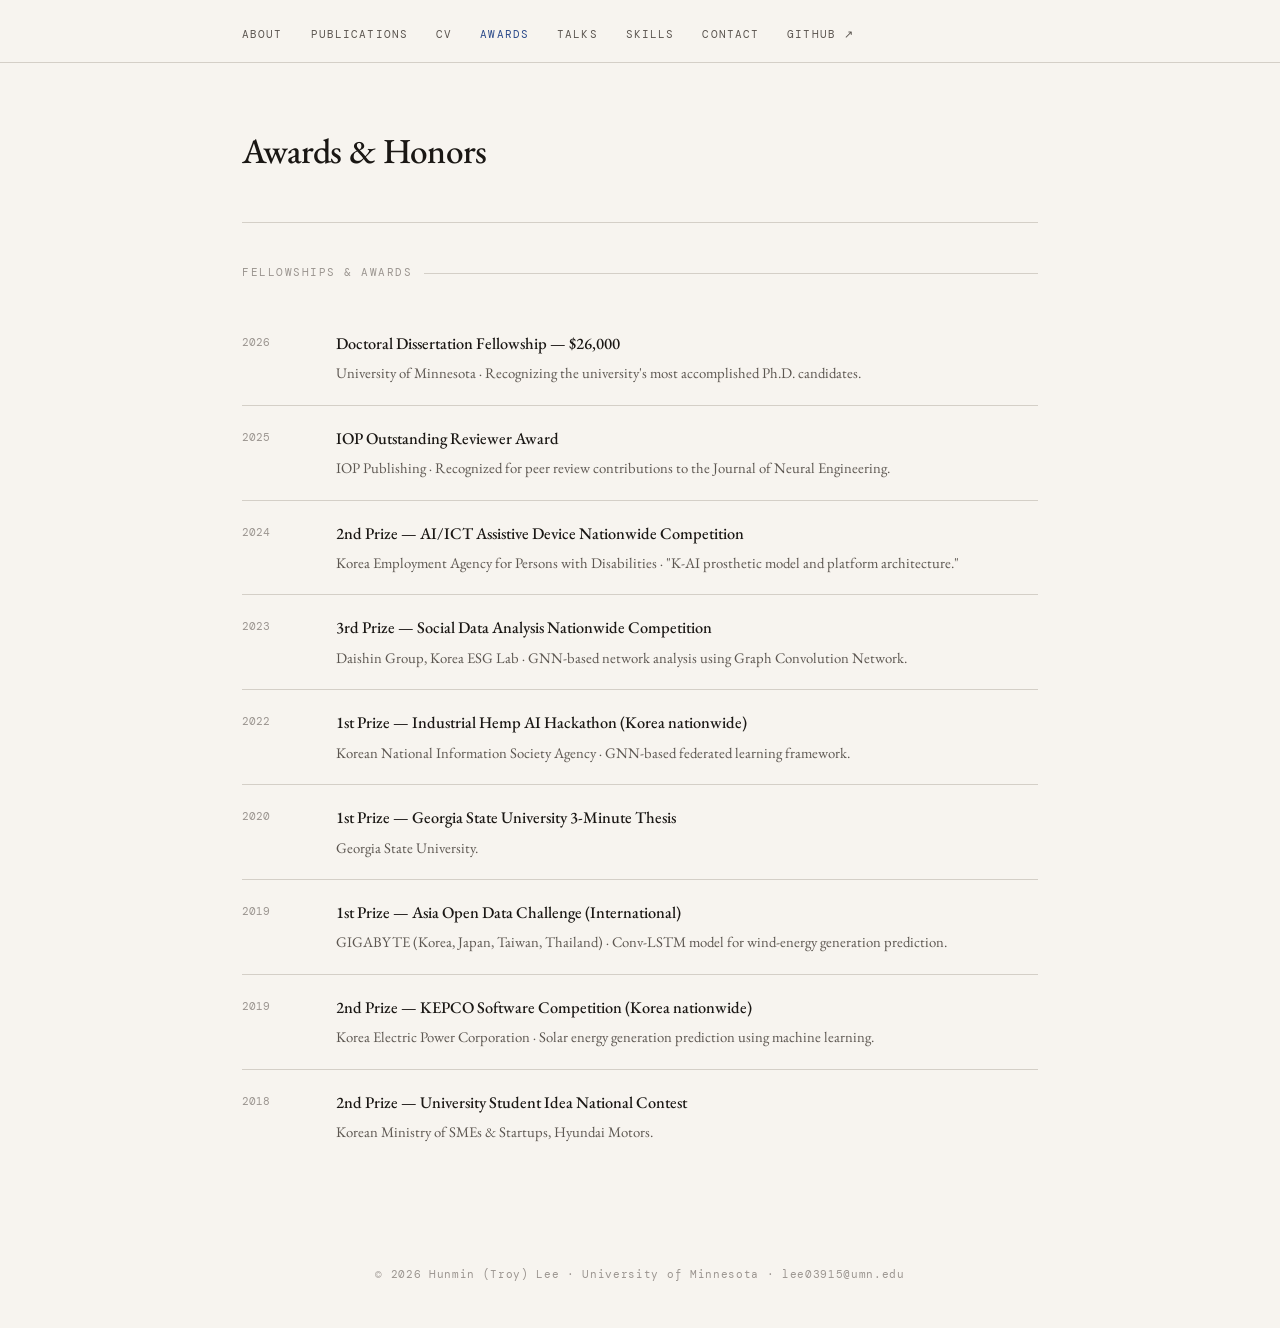
==== awards.html @ b0c11941 "Add files via upload" ====
<!DOCTYPE html>
<html lang="en">
<head>
  <meta charset="UTF-8"/>
  <meta name="viewport" content="width=device-width, initial-scale=1.0"/>
  <title>Awards — Hunmin (Troy) Lee</title>
  <script async src="https://www.googletagmanager.com/gtag/js?id=G-WH4XTVH4Y7"></script>
  <script>window.dataLayer=window.dataLayer||[];function gtag(){dataLayer.push(arguments);}gtag('js',new Date());gtag('config','G-WH4XTVH4Y7');</script>
  <link rel="preconnect" href="https://fonts.googleapis.com">
  <link href="https://fonts.googleapis.com/css2?family=EB+Garamond:ital,wght@0,400;0,500;0,600;1,400&family=DM+Mono:wght@300;400;500&display=swap" rel="stylesheet">
  <link rel="stylesheet" href="style.css">
</head>
<body>

<nav>
  <div class="page-wrap">
    <ul>
      <li><a href="index.html">About</a></li>
      <li><a href="publications.html">Publications</a></li>
      <li><a href="cv.html">CV</a></li>
      <li><a href="awards.html" class="active">Awards</a></li>
      <li><a href="talks.html">Talks</a></li>
      <li><a href="skills.html">Skills</a></li>
      <li><a href="contact.html">Contact</a></li>
      <li><a href="https://github.com/Hunminlee" target="_blank">GitHub ↗</a></li>
    </ul>
  </div>
</nav>

<div class="page-wrap">
  <div class="page-title"><h1>Awards &amp; Honors</h1></div>

  <section style="animation-delay:.1s;padding-top:40px;">
    <div class="section-label">Fellowships &amp; Awards</div>
    <div>
      <div class="award-item">
        <div class="award-year">2026</div>
        <div class="award-content">
          <h4>Doctoral Dissertation Fellowship — $26,000</h4>
          <p>University of Minnesota · Recognizing the university's most accomplished Ph.D. candidates.</p>
        </div>
      </div>
      <div class="award-item">
        <div class="award-year">2025</div>
        <div class="award-content">
          <h4>IOP Outstanding Reviewer Award</h4>
          <p>IOP Publishing · Recognized for peer review contributions to the Journal of Neural Engineering.</p>
        </div>
      </div>
      <div class="award-item">
        <div class="award-year">2024</div>
        <div class="award-content">
          <h4>2nd Prize — AI/ICT Assistive Device Nationwide Competition</h4>
          <p>Korea Employment Agency for Persons with Disabilities · "K-AI prosthetic model and platform architecture."</p>
        </div>
      </div>
      <div class="award-item">
        <div class="award-year">2023</div>
        <div class="award-content">
          <h4>3rd Prize — Social Data Analysis Nationwide Competition</h4>
          <p>Daishin Group, Korea ESG Lab · GNN-based network analysis using Graph Convolution Network.</p>
        </div>
      </div>
      <div class="award-item">
        <div class="award-year">2022</div>
        <div class="award-content">
          <h4>1st Prize — Industrial Hemp AI Hackathon (Korea nationwide)</h4>
          <p>Korean National Information Society Agency · GNN-based federated learning framework.</p>
        </div>
      </div>
      <div class="award-item">
        <div class="award-year">2020</div>
        <div class="award-content">
          <h4>1st Prize — Georgia State University 3-Minute Thesis</h4>
          <p>Georgia State University.</p>
        </div>
      </div>
      <div class="award-item">
        <div class="award-year">2019</div>
        <div class="award-content">
          <h4>1st Prize — Asia Open Data Challenge (International)</h4>
          <p>GIGABYTE (Korea, Japan, Taiwan, Thailand) · Conv-LSTM model for wind-energy generation prediction.</p>
        </div>
      </div>
      <div class="award-item">
        <div class="award-year">2019</div>
        <div class="award-content">
          <h4>2nd Prize — KEPCO Software Competition (Korea nationwide)</h4>
          <p>Korea Electric Power Corporation · Solar energy generation prediction using machine learning.</p>
        </div>
      </div>
      <div class="award-item">
        <div class="award-year">2018</div>
        <div class="award-content">
          <h4>2nd Prize — University Student Idea National Contest</h4>
          <p>Korean Ministry of SMEs &amp; Startups, Hyundai Motors.</p>
        </div>
      </div>
    </div>
  </section>

  <footer>
    <p>© 2026 Hunmin (Troy) Lee · University of Minnesota · <a href="mailto:lee03915@umn.edu">lee03915@umn.edu</a></p>
  </footer>
</div>
<script>
  const sections = document.querySelectorAll('section');
  const obs = new IntersectionObserver(entries => {
    entries.forEach(e => { if (e.isIntersecting) e.target.classList.add('visible'); });
  }, { threshold: 0.05 });
  sections.forEach(s => obs.observe(s));
</script>
</body>
</html>
---- style.css ----
:root {
  --bg: #F7F4EF;
  --surface: #EFECE5;
  --ink: #1A1714;
  --ink-muted: #5C5650;
  --ink-faint: #9B9590;
  --accent: #2B4A8A;
  --accent-light: #E8EDF7;
  --rule: #D4CFC7;
  --serif: 'EB Garamond', Georgia, serif;
  --mono: 'DM Mono', monospace;
}
*, *::before, *::after { box-sizing: border-box; margin: 0; padding: 0; }
html { scroll-behavior: smooth; }
body {
  background: var(--bg);
  color: var(--ink);
  font-family: var(--serif);
  font-size: 20px;
  line-height: 1.8;
  -webkit-font-smoothing: antialiased;
}
a { color: var(--accent); text-decoration: none; }
a:hover { text-decoration: underline; }
strong { font-weight: 600; }

.page-wrap { max-width: 860px; margin: 0 auto; padding: 0 32px; }

/* NAV */
nav {
  position: sticky; top: 0; z-index: 100;
  background: rgba(247,244,239,0.93);
  backdrop-filter: blur(8px);
  border-bottom: 1px solid var(--rule);
  padding: 13px 0;
  animation: fadeDown .5s ease forwards;
}
nav ul { display: flex; gap: 28px; list-style: none; flex-wrap: wrap; align-items: center; }
nav a {
  font-family: var(--mono); font-size: 0.7rem;
  letter-spacing: 0.1em; text-transform: uppercase;
  color: var(--ink-muted); text-decoration: none; transition: color .2s;
}
nav a:hover, nav a.active { color: var(--accent); }

/* HEADER */
header {
  padding: 64px 0 52px;
  border-bottom: 1px solid var(--rule);
  animation: fadeUp .8s ease forwards;
}
.header-inner { display: flex; align-items: flex-start; gap: 40px; }
.avatar-wrap { flex-shrink: 0; }
.avatar {
  width: 110px; height: 110px; border-radius: 50%;
  border: 2px solid var(--rule);
  object-fit: cover; filter: grayscale(15%);
  display: block;
}
.header-text h1 {
  font-size: 2.5rem; font-weight: 500;
  letter-spacing: -0.02em; line-height: 1.15;
}
.header-text .role {
  font-family: var(--mono); font-size: 0.74rem;
  color: var(--accent); letter-spacing: 0.08em;
  text-transform: uppercase; margin-top: 6px;
}
.header-text .bio {
  margin-top: 12px; font-size: 1.05rem;
  color: var(--ink-muted); max-width: 520px; font-style: italic;
}
.contact-links { display: flex; flex-wrap: wrap; gap: 5px 18px; margin-top: 16px; }
.contact-links a {
  font-family: var(--mono); font-size: 0.72rem;
  color: var(--ink-muted); text-decoration: none;
  letter-spacing: 0.04em; transition: color .2s;
}
.contact-links a::before { content: '↗ '; }
.contact-links a:hover { color: var(--accent); }

/* PAGE TITLE (for inner pages) */
.page-title {
  padding: 56px 0 40px;
  border-bottom: 1px solid var(--rule);
  animation: fadeUp .7s ease forwards;
}
.page-title h1 {
  font-size: 2.2rem; font-weight: 500;
  letter-spacing: -0.02em;
}
.page-title p {
  font-size: 1rem; color: var(--ink-muted);
  font-style: italic; margin-top: 8px;
}

/* SECTIONS */
section {
  padding: 56px 0; border-bottom: 1px solid var(--rule);
  opacity: 0; animation: fadeUp .7s ease forwards;
  animation-play-state: paused;
}
section.visible { animation-play-state: running; }
section:last-of-type { border-bottom: none; }

.section-label {
  font-family: var(--mono); font-size: 0.68rem;
  letter-spacing: 0.14em; text-transform: uppercase;
  color: var(--ink-faint); margin-bottom: 28px;
  display: flex; align-items: center; gap: 12px;
}
.section-label::after { content: ''; flex: 1; height: 1px; background: var(--rule); }

/* ABOUT */
.about-text p { color: var(--ink-muted); margin-bottom: 14px; font-size: 1.05rem; }
.about-text a { color: var(--accent); }
.keywords { display: flex; flex-wrap: wrap; gap: 8px; margin-top: 26px; }
.keyword {
  font-family: var(--mono); font-size: 0.68rem;
  padding: 4px 11px; background: var(--accent-light);
  color: var(--accent); border-radius: 2px; letter-spacing: 0.05em;
}

/* NEWS */
.news-list { display: flex; flex-direction: column; gap: 0; }
.news-item {
  display: grid; grid-template-columns: 100px 1fr;
  gap: 0 20px; padding: 14px 0;
  border-top: 1px solid var(--rule); font-size: 0.97rem;
}
.news-item:first-child { border-top: none; }
.news-date { font-family: var(--mono); font-size: 0.72rem; color: var(--ink-faint); padding-top: 3px; }
.news-text { color: var(--ink-muted); }
.news-text strong { color: var(--ink); }

/* PUBLICATIONS */
.pub-year {
  font-family: var(--mono); font-size: 0.68rem;
  color: var(--ink-faint); letter-spacing: 0.1em;
  text-transform: uppercase; margin: 28px 0 10px;
}
.pub-item {
  padding: 16px 0 16px 20px;
  border-left: 2px solid var(--rule);
  margin-bottom: 10px; transition: border-color .2s;
}
.pub-item:hover { border-left-color: var(--accent); }
.pub-item .pub-title {
  font-size: 1rem; font-weight: 500; line-height: 1.45; margin-bottom: 4px;
}
.pub-item .pub-title a {
  color: var(--ink); border-bottom: 1px solid var(--rule);
  transition: border-color .2s; text-decoration: none;
}
.pub-item .pub-title a:hover { border-color: var(--accent); color: var(--accent); }
.pub-item .pub-authors { font-size: 0.92rem; color: var(--ink-muted); margin-bottom: 3px; }
.pub-item .pub-authors strong { color: var(--ink); font-weight: 600; }
.pub-item .pub-venue { font-size: 0.88rem; color: var(--ink-faint); font-style: italic; }
.pub-badge {
  display: inline-block; font-family: var(--mono);
  font-size: 0.6rem; padding: 2px 7px; border-radius: 2px;
  letter-spacing: 0.05em; margin-left: 7px; vertical-align: middle;
}
.badge-oral { background: #EEF4E8; color: #3B6D11; }
.badge-review { background: #FDF3E3; color: #854F0B; }
.badge-accepted { background: var(--accent-light); color: var(--accent); }

/* CV rows */
.cv-list { display: flex; flex-direction: column; }
.cv-item {
  display: grid; grid-template-columns: 170px 1fr;
  gap: 0 28px; padding: 22px 0; border-top: 1px solid var(--rule);
}
.cv-item:first-child { border-top: none; }
.cv-period {
  font-family: var(--mono); font-size: 0.7rem;
  color: var(--ink-faint); padding-top: 3px; line-height: 1.6;
}
.cv-content h3 { font-size: 1.05rem; font-weight: 500; margin-bottom: 2px; }
.cv-content .institution {
  font-family: var(--mono); font-size: 0.72rem;
  color: var(--accent); letter-spacing: 0.04em; margin-bottom: 5px;
}
.cv-content p { font-size: 0.95rem; color: var(--ink-muted); }
.cv-content ul { margin: 4px 0 0 16px; font-size: 0.95rem; color: var(--ink-muted); }
.cv-content ul li { margin-bottom: 2px; }

/* AWARDS */
.award-item {
  padding: 18px 0; border-top: 1px solid var(--rule);
  display: grid; grid-template-columns: 70px 1fr; gap: 0 24px;
}
.award-item:first-child { border-top: none; }
.award-year { font-family: var(--mono); font-size: 0.7rem; color: var(--ink-faint); padding-top: 3px; }
.award-content h4 { font-size: 1.02rem; font-weight: 500; margin-bottom: 2px; }
.award-content p { font-size: 0.92rem; color: var(--ink-muted); }

/* SKILLS */
.skills-grid { display: grid; grid-template-columns: repeat(auto-fill, minmax(190px, 1fr)); gap: 28px; }
.skill-group h4 {
  font-family: var(--mono); font-size: 0.68rem; letter-spacing: 0.1em;
  text-transform: uppercase; color: var(--accent); margin-bottom: 10px;
  padding-bottom: 7px; border-bottom: 1px solid var(--rule);
}
.skill-group ul { list-style: none; }
.skill-group li {
  font-size: 0.95rem; color: var(--ink-muted); padding: 3px 0;
  display: flex; align-items: center; gap: 8px;
}
.skill-group li::before { content: ''; width: 4px; height: 4px; background: var(--rule); border-radius: 50%; flex-shrink: 0; }

/* CONTACT */
.contact-grid { display: grid; grid-template-columns: 1fr 1fr; gap: 0; }
.contact-row {
  padding: 18px 0; border-top: 1px solid var(--rule);
  display: grid; grid-template-columns: 130px 1fr; gap: 0 20px; align-items: start;
}
.contact-row:first-child { border-top: none; }
.contact-label { font-family: var(--mono); font-size: 0.7rem; color: var(--ink-faint); letter-spacing: 0.06em; text-transform: uppercase; padding-top: 2px; }
.contact-value { font-size: 0.97rem; color: var(--ink-muted); }
.contact-value a { color: var(--accent); }

/* FOOTER */
footer { padding: 44px 0; text-align: center; }
footer p { font-family: var(--mono); font-size: 0.7rem; color: var(--ink-faint); letter-spacing: 0.06em; }
footer a { color: inherit; }

/* ANIMATIONS */
@keyframes fadeUp {
  from { opacity: 0; transform: translateY(18px); }
  to   { opacity: 1; transform: translateY(0); }
}
@keyframes fadeDown {
  from { opacity: 0; transform: translateY(-10px); }
  to   { opacity: 1; transform: translateY(0); }
}

/* RESPONSIVE */
@media (max-width: 640px) {
  .header-inner { flex-direction: column; gap: 20px; }
  .cv-item { grid-template-columns: 1fr; gap: 3px; }
  .award-item { grid-template-columns: 1fr; gap: 3px; }
  .news-item { grid-template-columns: 1fr; gap: 2px; }
  .cv-period, .award-year, .news-date { padding-top: 0; }
  .contact-grid { grid-template-columns: 1fr; }
}
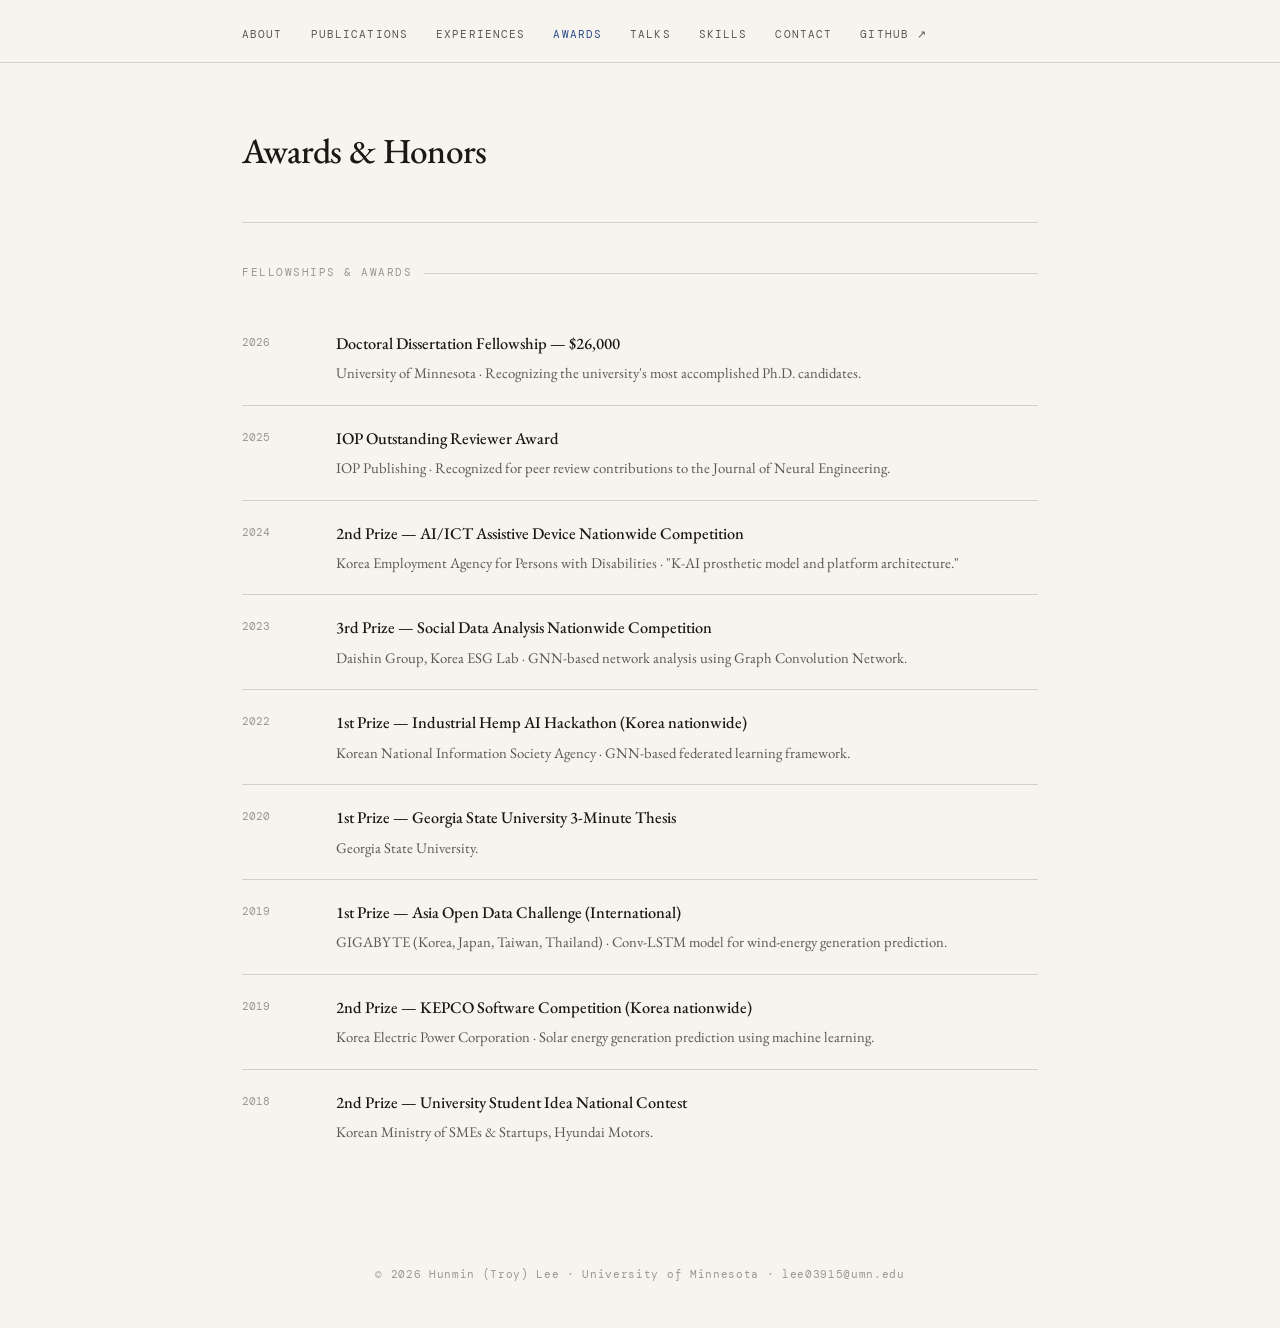
==== commit 89ed2c07: "Update awards.html" ====
--- a/awards.html
+++ b/awards.html
@@ -17,7 +17,7 @@
     <ul>
       <li><a href="index.html">About</a></li>
       <li><a href="publications.html">Publications</a></li>
-      <li><a href="cv.html">CV</a></li>
+      <li><a href="cv.html">Experiences</a></li>
       <li><a href="awards.html" class="active">Awards</a></li>
       <li><a href="talks.html">Talks</a></li>
       <li><a href="skills.html">Skills</a></li>
--- a/style.css
+++ b/style.css
@@ -244,3 +244,19 @@
   .cv-period, .award-year, .news-date { padding-top: 0; }
   .contact-grid { grid-template-columns: 1fr; }
 }
+
+/* AVATAR INFO (address below photo) */
+.avatar-info {
+  margin-top: 10px;
+  font-family: var(--mono);
+  font-size: 0.65rem;
+  color: var(--ink-faint);
+  line-height: 1.7;
+  text-align: center;
+}
+
+/* ABOUT section — no top border on first section */
+#about {
+  border-top: none;
+  padding-top: 44px;
+}
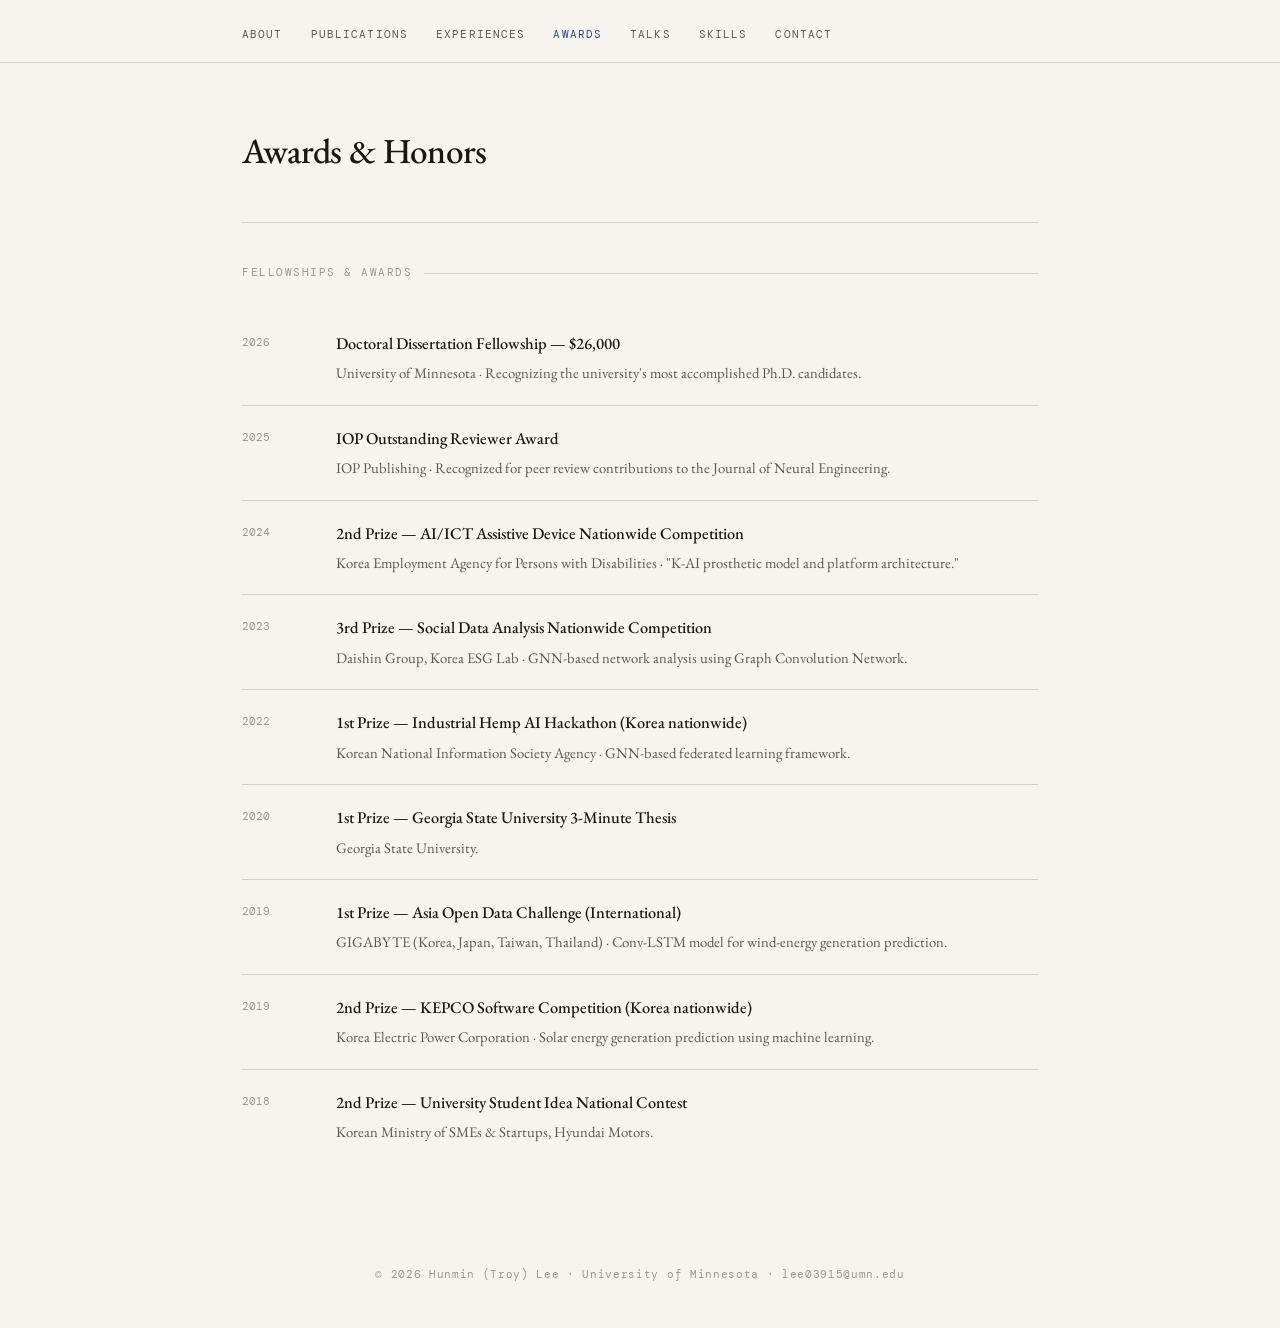
==== commit c9fedbb5: "Update awards.html" ====
--- a/awards.html
+++ b/awards.html
@@ -22,7 +22,7 @@
       <li><a href="talks.html">Talks</a></li>
       <li><a href="skills.html">Skills</a></li>
       <li><a href="contact.html">Contact</a></li>
-      <li><a href="https://github.com/Hunminlee" target="_blank">GitHub ↗</a></li>
+      <!-- <li><a href="https://github.com/Hunminlee" target="_blank">GitHub ↗</a></li> -->
     </ul>
   </div>
 </nav>
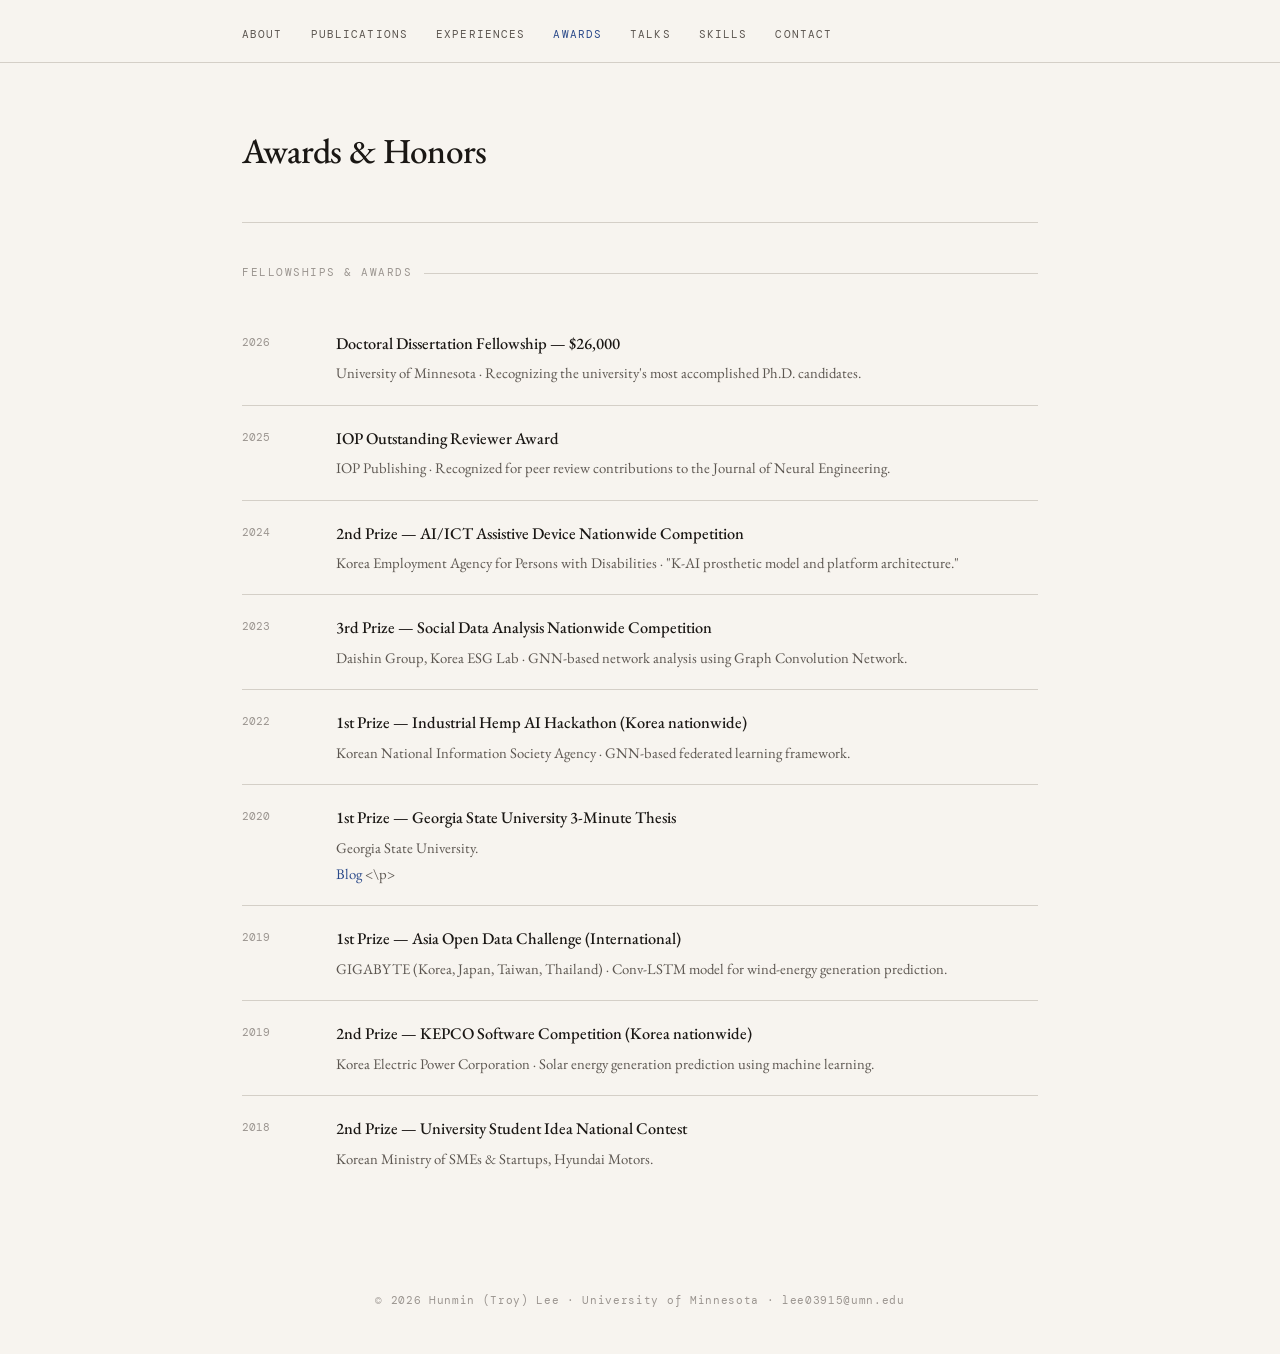
==== commit 365ce834: "Update awards.html" ====
--- a/awards.html
+++ b/awards.html
@@ -73,6 +73,7 @@
         <div class="award-content">
           <h4>1st Prize — Georgia State University 3-Minute Thesis</h4>
           <p>Georgia State University.</p>
+          <p> <a href="https://news.gsu.edu/2021/03/30/students-win-awards-for-research-communication-skills-through-three-minute-thesis-3mt-competition/#:~:text=Students%20Win%20Awards%20for%20Research,%2C%20University%20Research%20%2D%20Education%20&%20Leadership" target="_blank">Blog</a> <\p>
         </div>
       </div>
       <div class="award-item">
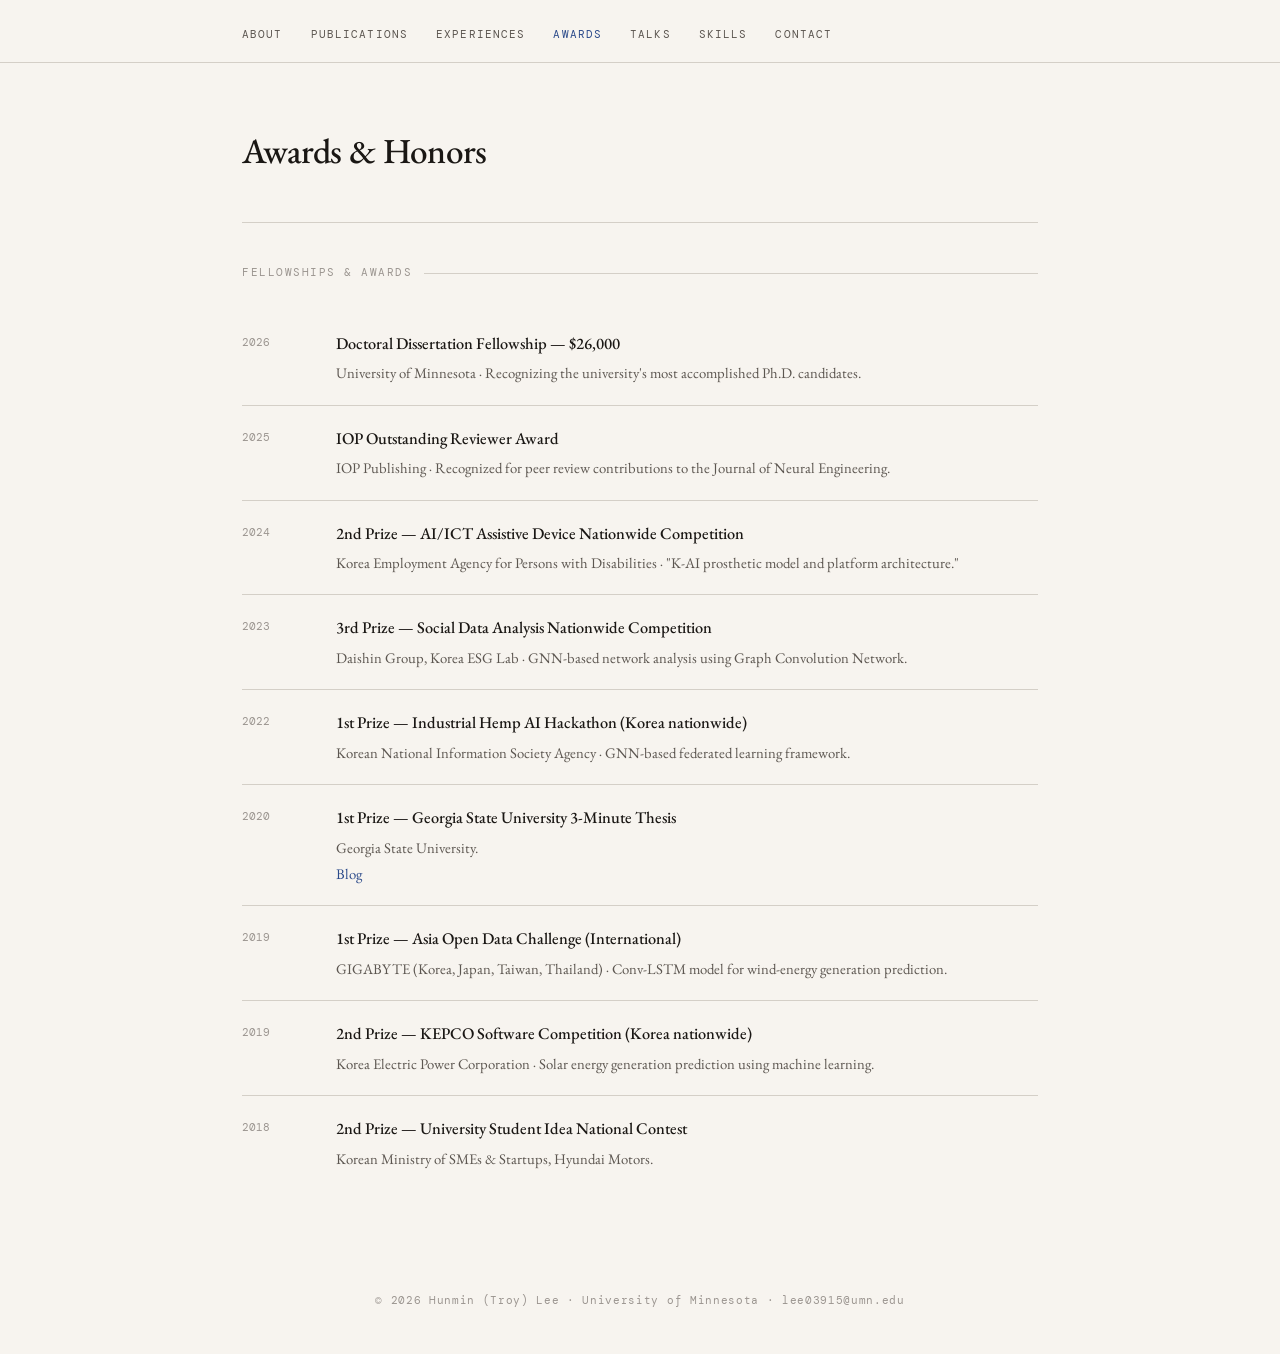
==== commit 006f6587: "Update awards.html" ====
--- a/awards.html
+++ b/awards.html
@@ -73,7 +73,7 @@
         <div class="award-content">
           <h4>1st Prize — Georgia State University 3-Minute Thesis</h4>
           <p>Georgia State University.</p>
-          <p> <a href="https://news.gsu.edu/2021/03/30/students-win-awards-for-research-communication-skills-through-three-minute-thesis-3mt-competition/#:~:text=Students%20Win%20Awards%20for%20Research,%2C%20University%20Research%20%2D%20Education%20&%20Leadership" target="_blank">Blog</a> <\p>
+          <p> <a href="https://news.gsu.edu/2021/03/30/students-win-awards-for-research-communication-skills-through-three-minute-thesis-3mt-competition/#:~:text=Students%20Win%20Awards%20for%20Research,%2C%20University%20Research%20%2D%20Education%20&%20Leadership" target="_blank">Blog</a></p>
         </div>
       </div>
       <div class="award-item">
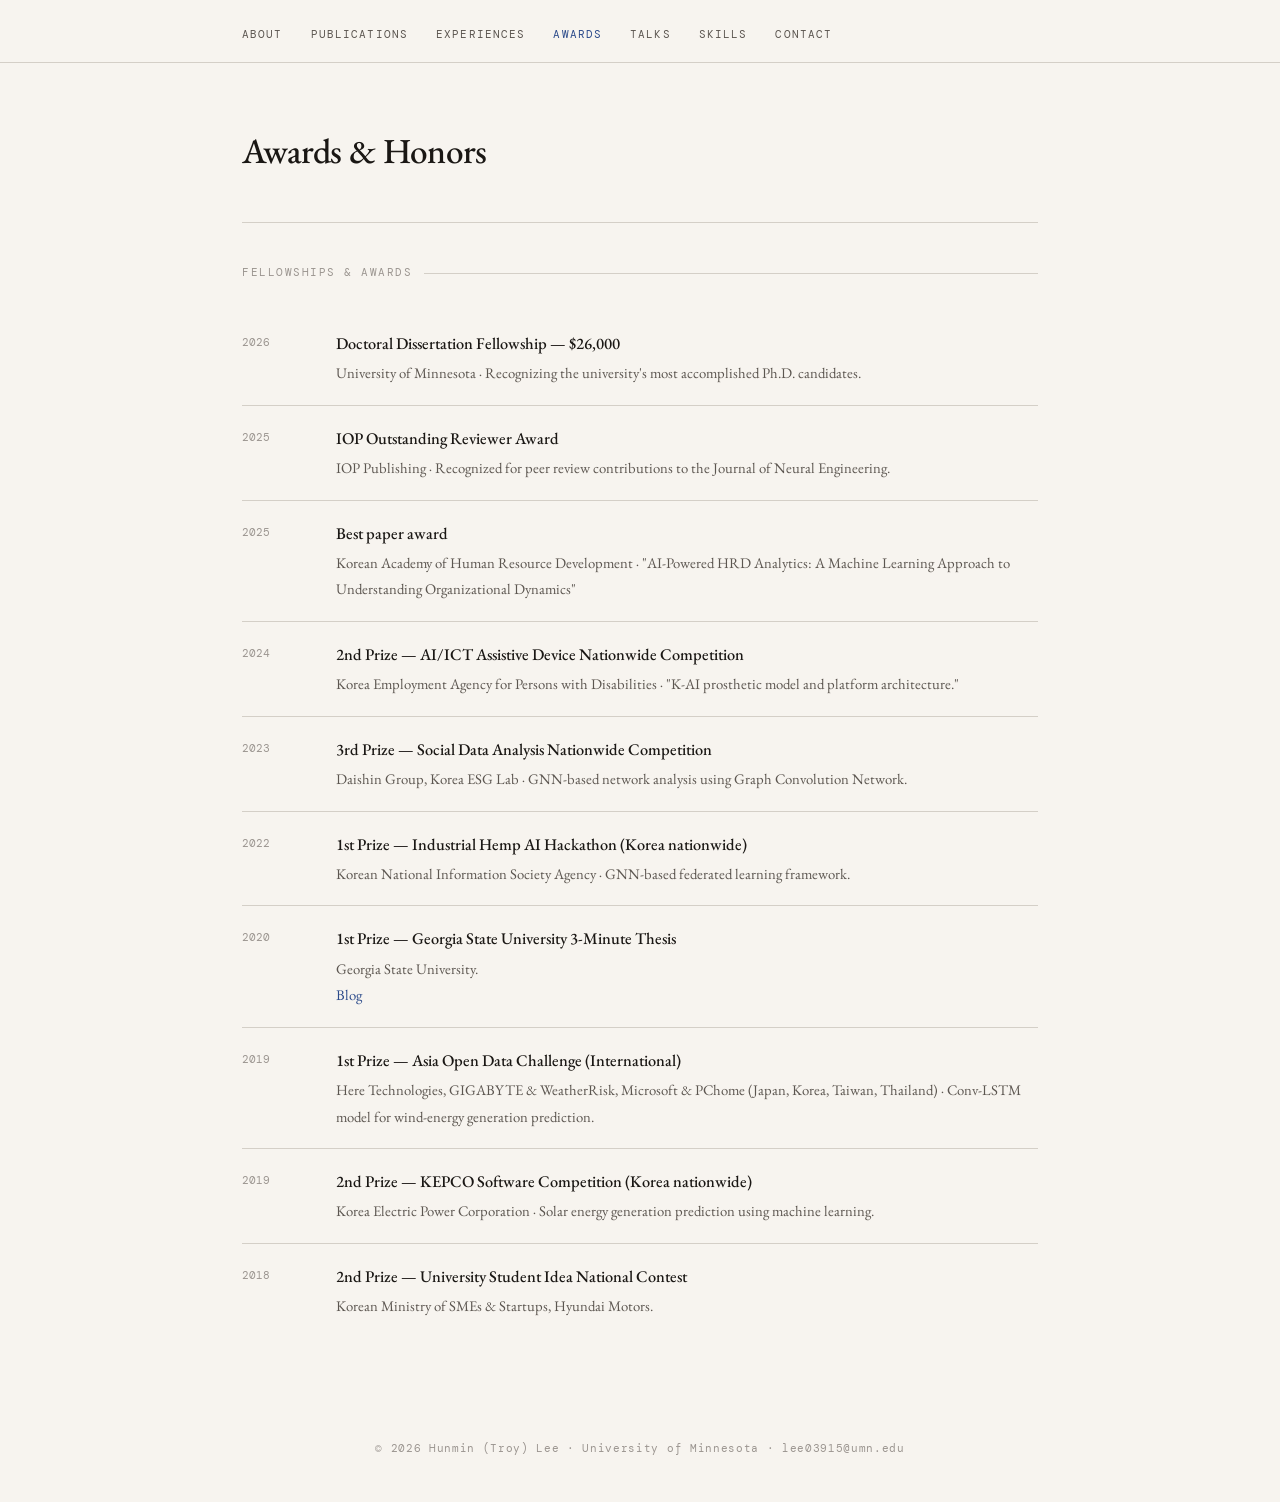
==== commit 66b5d9b1: "Update awards.html" ====
--- a/awards.html
+++ b/awards.html
@@ -48,6 +48,13 @@
         </div>
       </div>
       <div class="award-item">
+        <div class="award-year">2025</div>
+        <div class="award-content">
+          <h4>Best paper award</h4>
+          <p>Korean Academy of Human Resource Development · "AI-Powered HRD Analytics: A Machine Learning Approach to Understanding Organizational Dynamics"</p>
+        </div>
+      </div>
+      <div class="award-item">
         <div class="award-year">2024</div>
         <div class="award-content">
           <h4>2nd Prize — AI/ICT Assistive Device Nationwide Competition</h4>
@@ -80,7 +87,7 @@
         <div class="award-year">2019</div>
         <div class="award-content">
           <h4>1st Prize — Asia Open Data Challenge (International)</h4>
-          <p>GIGABYTE (Korea, Japan, Taiwan, Thailand) · Conv-LSTM model for wind-energy generation prediction.</p>
+          <p>Here Technologies, GIGABYTE & WeatherRisk, Microsoft & PChome (Japan, Korea, Taiwan, Thailand) · Conv-LSTM model for wind-energy generation prediction.</p>
         </div>
       </div>
       <div class="award-item">
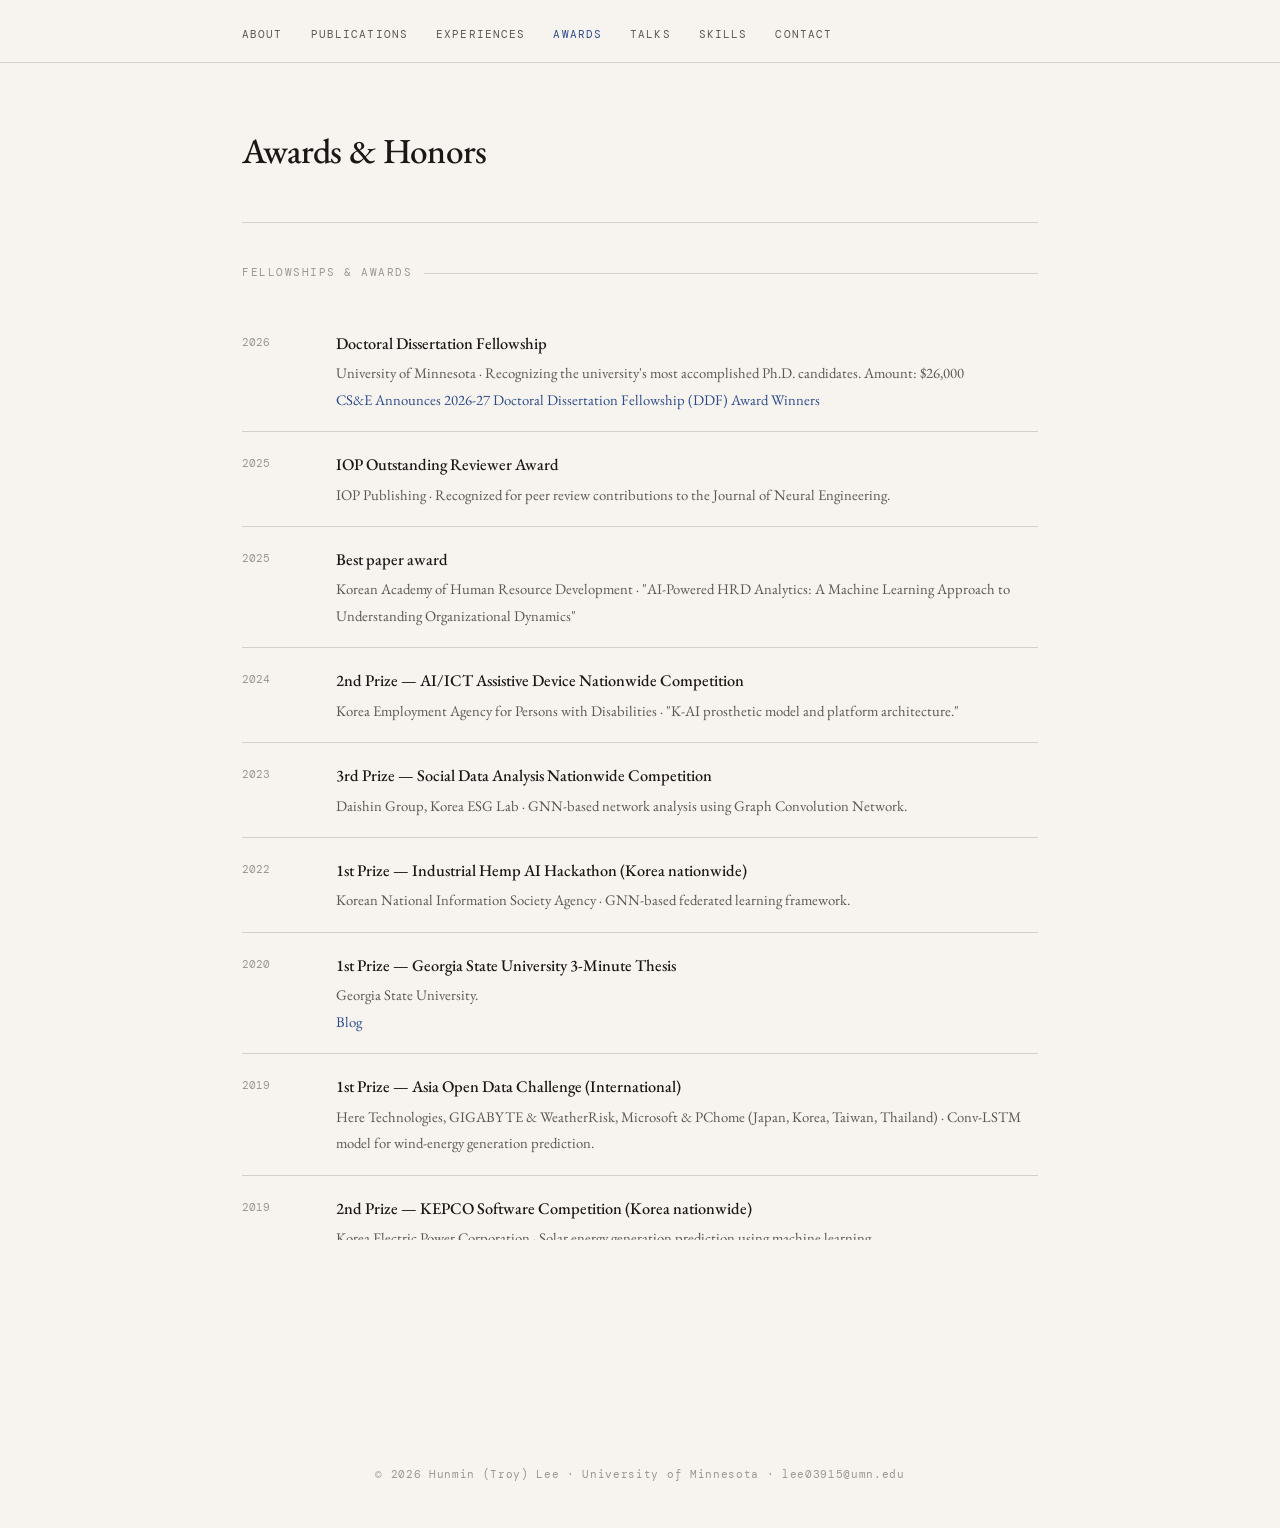
==== commit 28cac2e3: "Update awards.html" ====
--- a/awards.html
+++ b/awards.html
@@ -36,8 +36,9 @@
       <div class="award-item">
         <div class="award-year">2026</div>
         <div class="award-content">
-          <h4>Doctoral Dissertation Fellowship — $26,000</h4>
-          <p>University of Minnesota · Recognizing the university's most accomplished Ph.D. candidates.</p>
+          <h4>Doctoral Dissertation Fellowship</h4>
+          <p>University of Minnesota · Recognizing the university's most accomplished Ph.D. candidates. Amount: $26,000</p>
+          <p> <a href="https://cse.umn.edu/cs/news/cse-announces-2026-27-doctoral-dissertation-fellowship-ddf-award-winners" target="_blank">CS&E Announces 2026-27 Doctoral Dissertation Fellowship (DDF) Award Winners</a></p>
         </div>
       </div>
       <div class="award-item">
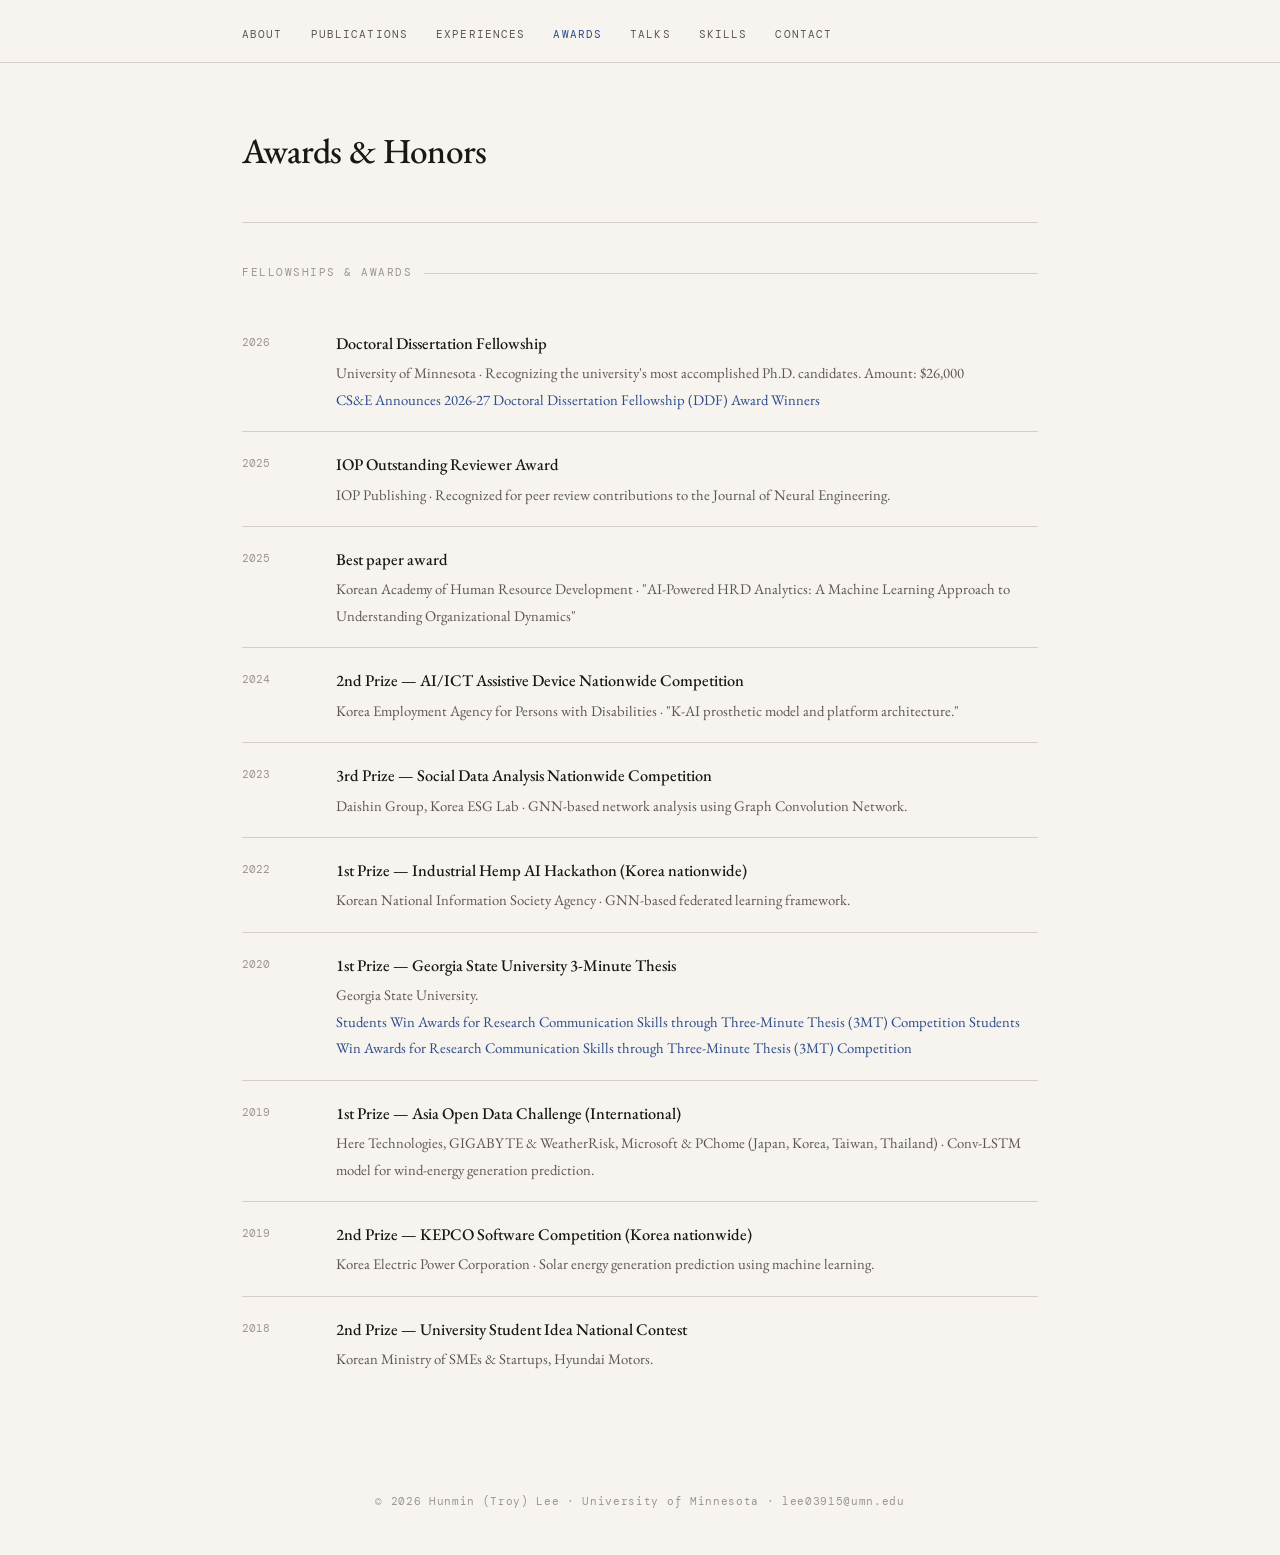
==== commit bce73b24: "Update awards.html" ====
--- a/awards.html
+++ b/awards.html
@@ -81,7 +81,8 @@
         <div class="award-content">
           <h4>1st Prize — Georgia State University 3-Minute Thesis</h4>
           <p>Georgia State University.</p>
-          <p> <a href="https://news.gsu.edu/2021/03/30/students-win-awards-for-research-communication-skills-through-three-minute-thesis-3mt-competition/#:~:text=Students%20Win%20Awards%20for%20Research,%2C%20University%20Research%20%2D%20Education%20&%20Leadership" target="_blank">Blog</a></p>
+          <p> <a href="https://news.gsu.edu/2021/03/30/students-win-awards-for-research-communication-skills-through-three-minute-thesis-3mt-competition/#:~:text=Students%20Win%20Awards%20for%20Research,%2C%20University%20Research%20%2D%20Education%20&%20Leadership" target="_blank">Students Win Awards for Research Communication Skills through Three-Minute Thesis (3MT) Competition
+Students Win Awards for Research Communication Skills through Three-Minute Thesis (3MT) Competition</a></p>
         </div>
       </div>
       <div class="award-item">
